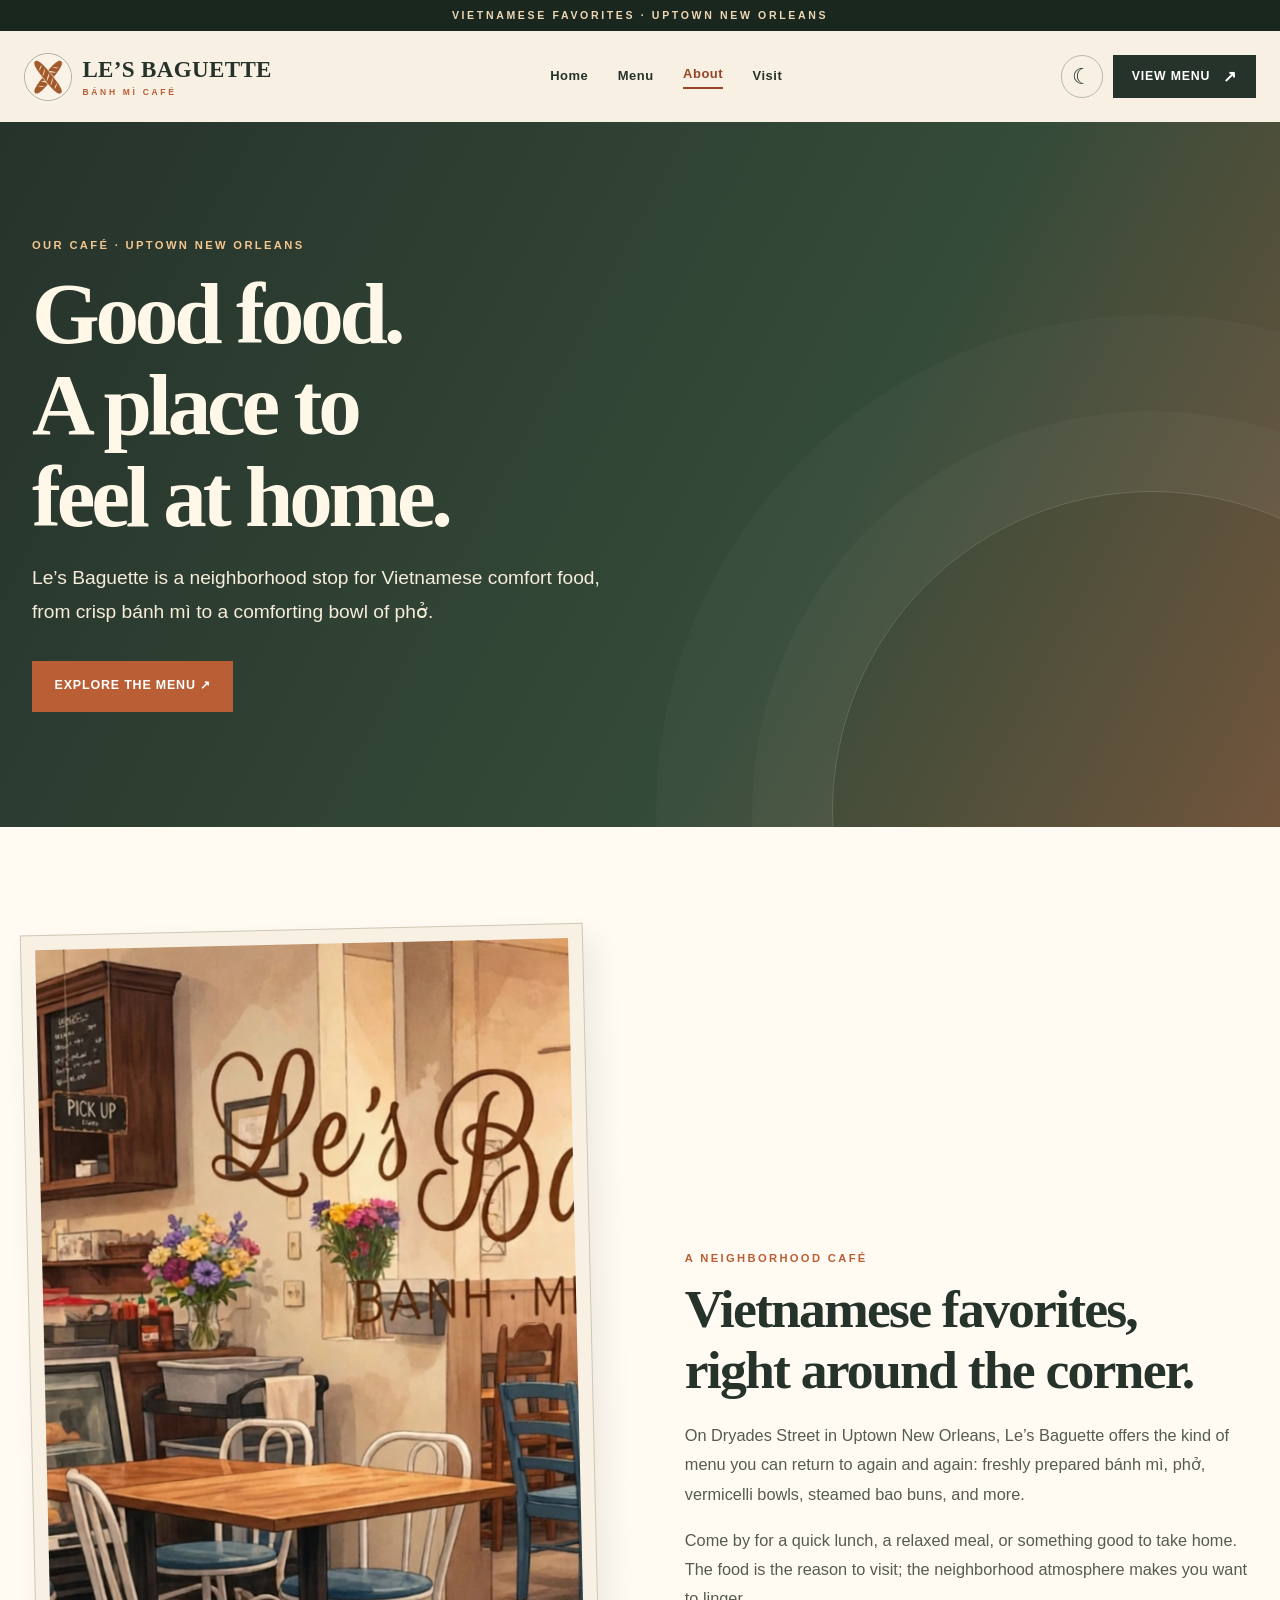
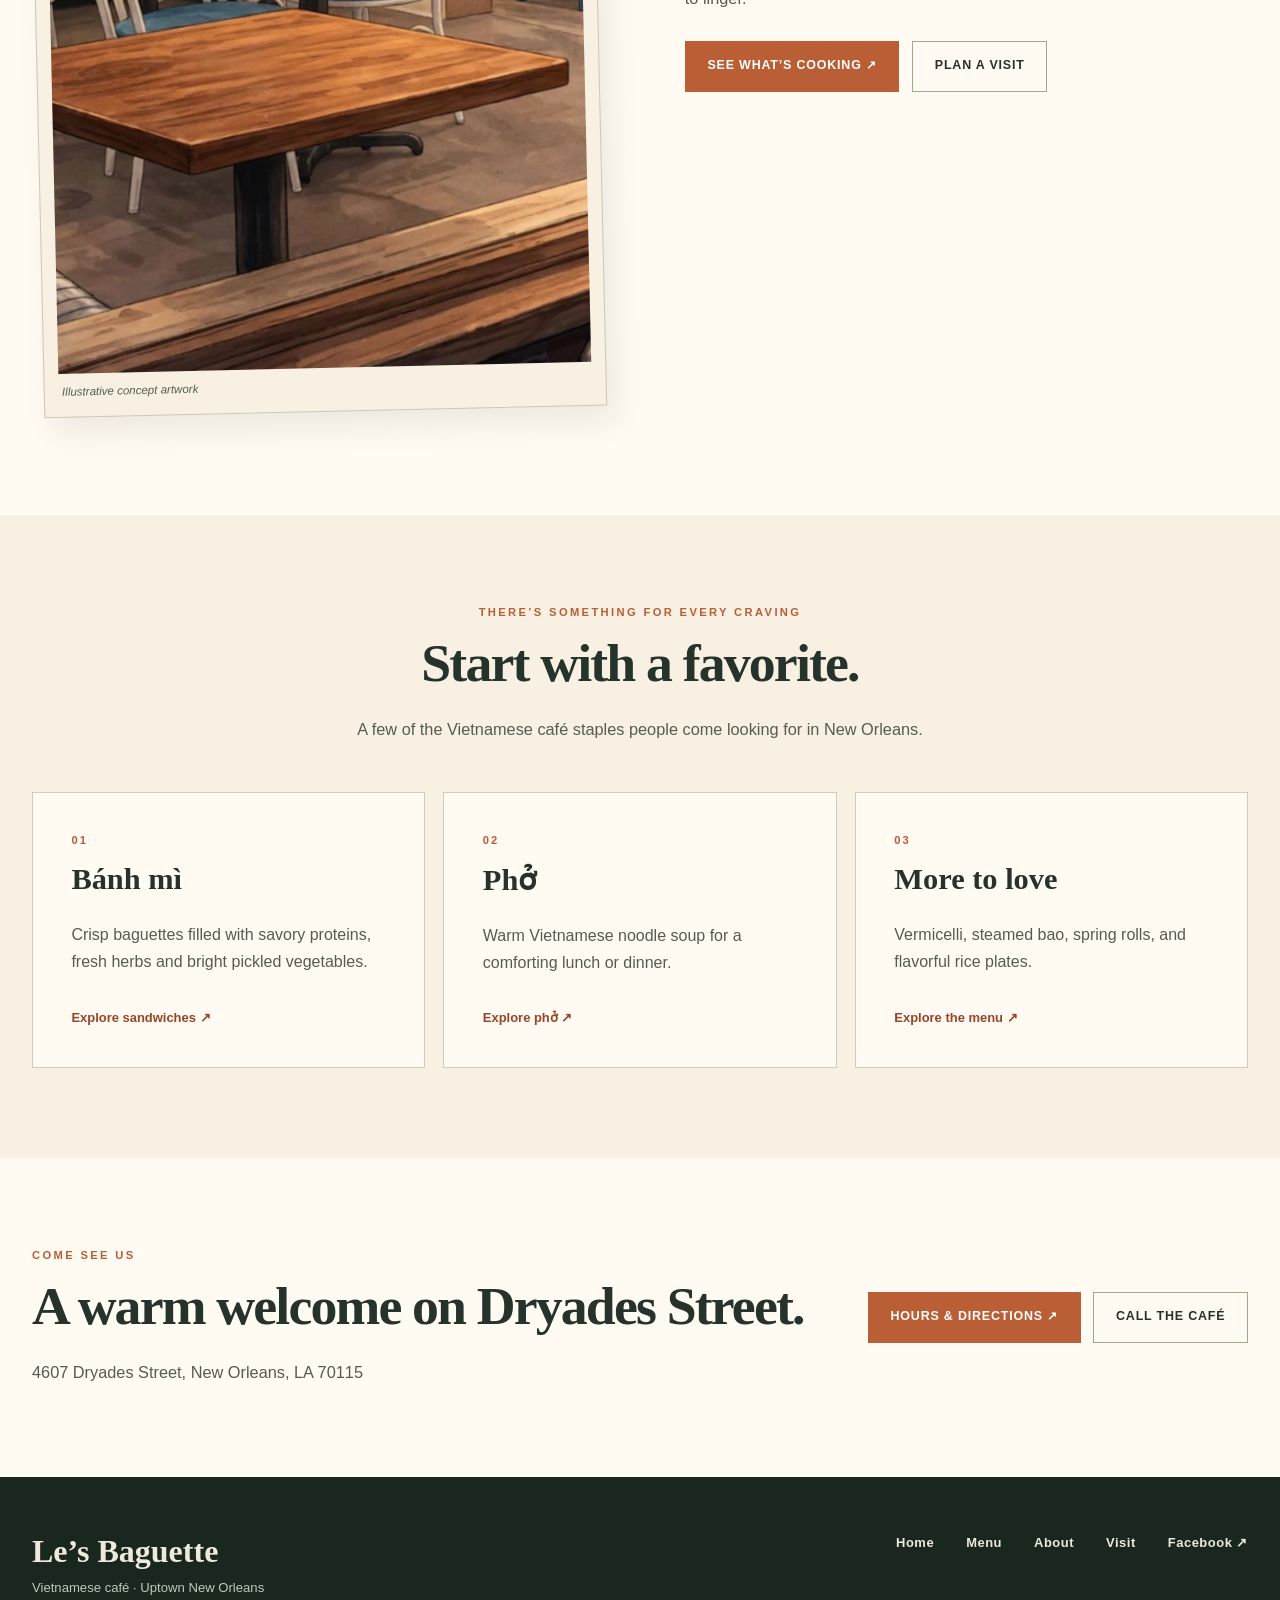
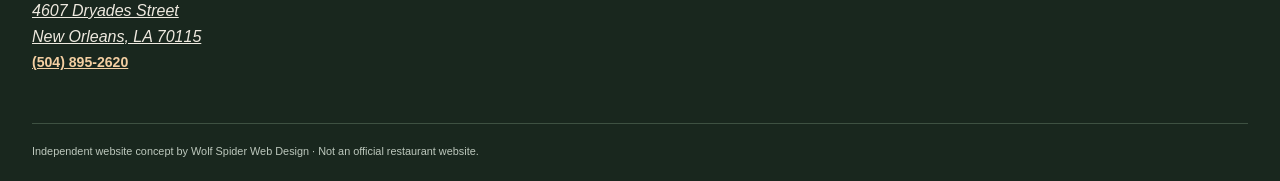
==== about.html @ 1b665d07 "Build Le's Baguette five-page website" ====
<!doctype html><html lang="en">
<head>
 <meta charset="utf-8">
 <meta name="viewport" content="width=device-width,initial-scale=1">
 <meta name="theme-color" content="#26332B">
 <meta name="description" content="Get to know Le’s Baguette, a neighborhood Vietnamese café on Dryades Street in Uptown New Orleans. Discover bánh mì, phở, bao buns and warm café hospitality.">
 <meta property="og:type" content="website">
 <meta property="og:title" content="About Le’s Baguette | Vietnamese Café in Uptown New Orleans">
 <meta property="og:description" content="Get to know Le’s Baguette, a neighborhood Vietnamese café on Dryades Street in Uptown New Orleans. Discover bánh mì, phở, bao buns and warm café hospitality.">
 <title>About Le’s Baguette | Vietnamese Café in Uptown New Orleans</title>
 <link rel="icon" type="image/png" href="assets/images/favicon.png">
 
 <script src="main.js"></script>
 <link rel="stylesheet" href="styles.css">
 <link rel="stylesheet" href="enhancements.css">
 </head>
<body class="about-page"><a class="skip-link" href="#main-content">Skip to content</a>
<div class="top-strip"><span>VIETNAMESE FAVORITES · UPTOWN NEW ORLEANS</span></div>
<header class="site-header" id="top">
 <div class="header-inner">
  <a class="site-logo" href="home.html" aria-label="Le’s Baguette homepage">
   <span class="logo-mark"><img src="assets/images/logo.png" alt="" width="512" height="512"></span>
   <span class="logo-type"><strong>LE’S BAGUETTE</strong><small>BÁNH MÌ CAFÉ</small></span>
  </a>
  <nav class="site-nav" aria-label="Main navigation"><a href="home.html">Home</a><a href="menu.html">Menu</a><a href="about.html" aria-current="page">About</a><a href="visit.html">Visit</a></nav>
  <div class="header-tools">
   <button class="theme-toggle" type="button" aria-label="Switch to dark mode" aria-pressed="false" title="Toggle light and dark mode"><span class="theme-symbol" aria-hidden="true">☾</span></button>
   <a class="header-order" href="menu.html">View Menu <span aria-hidden="true">↗</span></a>
  </div>
 </div>
</header>
<main id="main-content">
 <section class="interior-banner"><div class="interior-banner-inner"><span class="section-kicker">OUR CAFÉ · UPTOWN NEW ORLEANS</span><h1>Good food. A place to feel at home.</h1><p>Le’s Baguette is a neighborhood stop for Vietnamese comfort food, from crisp bánh mì to a comforting bowl of phở.</p><a class="warm-button" href="menu.html">Explore the Menu ↗</a></div></section>
 <section class="about-feature" aria-labelledby="about-main"><div class="about-feature-inner">
  <figure class="about-art"><img src="assets/images/cafe-hero.png" alt="Illustrated concept scene of the Le’s Baguette café interior" width="2048" height="1024" loading="lazy" decoding="async"><figcaption>Illustrative concept artwork</figcaption></figure>
  <div class="about-copy"><span class="section-kicker">A NEIGHBORHOOD CAFÉ</span><h2 id="about-main">Vietnamese favorites, right around the corner.</h2><p>On Dryades Street in Uptown New Orleans, Le’s Baguette offers the kind of menu you can return to again and again: freshly prepared bánh mì, phở, vermicelli bowls, steamed bao buns, and more.</p><p>Come by for a quick lunch, a relaxed meal, or something good to take home. The food is the reason to visit; the neighborhood atmosphere makes you want to linger.</p><div class="inline-actions"><a class="warm-button" href="menu.html">See What’s Cooking ↗</a><a class="outline-button" href="visit.html">Plan a Visit</a></div></div>
 </div></section>
 <section class="about-highlights" aria-labelledby="about-favorites"><div class="section-heading"><span class="section-kicker">THERE’S SOMETHING FOR EVERY CRAVING</span><h2 id="about-favorites">Start with a favorite.</h2><p>A few of the Vietnamese café staples people come looking for in New Orleans.</p></div>
 <div class="highlight-grid"><article><span class="highlight-no">01</span><h3>Bánh mì</h3><p>Crisp baguettes filled with savory proteins, fresh herbs and bright pickled vegetables.</p><a href="menu.html#banh-mi">Explore sandwiches ↗</a></article>
 <article><span class="highlight-no">02</span><h3>Phở</h3><p>Warm Vietnamese noodle soup for a comforting lunch or dinner.</p><a href="menu.html#pho">Explore phở ↗</a></article>
 <article><span class="highlight-no">03</span><h3>More to love</h3><p>Vermicelli, steamed bao, spring rolls, and flavorful rice plates.</p><a href="menu.html#bao-rolls">Explore the menu ↗</a></article></div></section>
 <section class="bottom-cta"><div><span class="section-kicker">COME SEE US</span><h2>A warm welcome on Dryades Street.</h2><p>4607 Dryades Street, New Orleans, LA 70115</p></div><div class="inline-actions"><a class="warm-button" href="visit.html">Hours &amp; Directions ↗</a><a class="outline-button" href="tel:+15048952620">Call the Café</a></div></section>
</main><footer class="site-footer">
  <div class="footer-inner">
   <div class="footer-contact"><div class="footer-brand">Le’s Baguette</div><p>Vietnamese café · Uptown New Orleans</p><address class="footer-address"><a href="https://www.google.com/maps/search/?api=1&amp;query=Le%27s+Baguette+4607+Dryades+St+New+Orleans+LA+70115" target="_blank" rel="noopener noreferrer">4607 Dryades Street<br>New Orleans, LA 70115</a></address><a class="footer-phone" href="tel:+15048952620">(504) 895-2620</a></div>
   <nav class="footer-links" aria-label="Footer navigation"><a href="home.html">Home</a><a href="menu.html">Menu</a><a href="about.html">About</a><a href="visit.html">Visit</a><a href="https://www.facebook.com/lesbaguettenola" target="_blank" rel="noopener noreferrer">Facebook ↗</a></nav>
  </div>
  <div class="footer-bottom"><small>Independent website concept by Wolf Spider Web Design · Not an official restaurant website.</small></div>
 </footer></body></html>
---- styles.css ----
/* Le's Baguette — independent design concept
   Hero adapted from CodeStitch #229, menu adapted from CodeStitch #1001.
   Plain CSS, HTML, local SVG illustration assets; no framework or build step. */
:root {
  --primary: #b95e35;
  --primary-dark: #974529;
  --primaryLight: #e9bd83;
  --forest: #26332b;
  --forest-dark: #19271e;
  --cream: #f7f0e3;
  --paper: #fffaf2;
  --sage: #798168;
  --headerColor: #26332b;
  --bodyTextColor: #565c51;
  --bodyTextColorWhite: #fffaf2;
  --sectionPadding: clamp(4.5rem,8.5vw,8rem) 1.25rem;
}
*, *::before, *::after { box-sizing: border-box; }
html { scroll-behavior: smooth; scroll-padding-top: 5.7rem; }
body { margin:0; background:var(--paper); color:var(--forest); font: 400 1rem/1.6 "Trebuchet MS", "Segoe UI", Arial, sans-serif; }
a { color:inherit; }
img { max-width:100%; }
a:focus-visible { outline:3px solid var(--primary); outline-offset:4px; }
.skip-link { position:absolute; top:-6rem; left:1rem; z-index:30; background:white; color:var(--forest); padding:.7rem 1rem; }
.skip-link:focus { top:1rem; }
.top-strip { background:var(--forest-dark); color:#edd7b5; text-align:center; padding:.44rem 1rem; font-size:.66rem; letter-spacing:.25em; font-weight:700; }
.site-header { background:var(--cream); position:relative; z-index:10; }
.header-inner { width:min(100% - 3rem, 80rem); min-height:5.7rem; margin:auto; display:flex; align-items:center; justify-content:space-between; gap:1.5rem; }
.site-logo { display:flex; align-items:center; gap:.65rem; text-decoration:none; }
.logo-mark { width:3rem; height:3rem; border:1px solid #aab19c; border-radius:50%; display:grid; place-items:center; color:var(--primary); flex:none; }
.logo-mark { overflow:hidden; background:#fff9ef; }
.logo-mark img { display:block; width:100%; height:100%; object-fit:cover; border-radius:50%; }
.logo-type { display:flex; flex-direction:column; line-height:1.15; }
.logo-type strong { font:700 clamp(1.1rem,1.8vw,1.45rem)/1.15 Georgia, "Times New Roman", serif; letter-spacing:.015em; white-space:nowrap; }
.logo-type small { font-size:.53rem; font-weight:800; letter-spacing:.32em; color:var(--primary); margin-top:.35rem; }
.site-nav { display:flex; align-items:center; gap:clamp(1.1rem,2.3vw,2.5rem); }
.site-nav a, .footer-links a { text-decoration:none; font-size:.81rem; font-weight:700; letter-spacing:.04em; transition:color .2s; }
.site-nav a:hover, .footer-links a:hover { color:var(--primary); }
.header-order { display:inline-flex; gap:.8rem; align-items:center; justify-content:center; min-height:2.7rem; padding:.5rem 1.2rem; background:var(--forest); color:#fff; font-size:.77rem; text-transform:uppercase; letter-spacing:.065em; font-weight:700; text-decoration:none; white-space:nowrap; transition:background .2s; }
.header-order:hover { background:var(--primary-dark); }
.header-order span { font-size:1rem; }

/* ---------------- Hero / CodeStitch #229 ---------------- */
#hero-229 { position:relative; isolation:isolate; overflow:hidden; background:var(--forest-dark); padding:0 clamp(1rem,4vw,2.6rem); }
#hero-229 .cs-picture { position:absolute; inset:0; z-index:0; display:block; overflow:hidden;
  /* Fallback is only shown if the included local image cannot load. */
  background: var(--forest-dark);
}
#hero-229 .cs-picture img { display:block; width:100%; height:100%; object-fit:cover; object-position:center 48%; }
#hero-229 .cs-picture::before { content:""; position:absolute; inset:0; z-index:1; background:linear-gradient(90deg,rgba(10,24,17,.70),rgba(15,33,22,.49) 48%,rgba(24,39,27,.37)); pointer-events:none; }
#hero-229 .cs-container { width:100%; max-width:80rem; min-height:clamp(35rem,61vw,46rem); padding:clamp(7.2rem,15vw,11rem) 0 clamp(7.2rem,15vw,11rem); margin:auto; display:grid; place-items:center; position:relative; z-index:2; }
#hero-229 .cs-container::before, #hero-229 .cs-container::after { content:""; position:absolute; top:0; bottom:0; width:1px; background:linear-gradient(to bottom,rgba(255,245,229,.32),transparent 75%); opacity:.72; pointer-events:none; }
#hero-229 .cs-container::before { left:0; } #hero-229 .cs-container::after { right:0; }
#hero-229 .cs-flex-group { display:flex; flex-direction:column; align-items:center; width:min(100% - 2rem,47rem); position:relative; }
#hero-229 .cs-topper { display:flex; gap:1rem; align-items:center; justify-content:center; margin-bottom:1.4rem; color:var(--primaryLight); font-size:clamp(.63rem,1.15vw,.79rem); font-weight:800; line-height:1.4; letter-spacing:.18em; text-align:center; text-transform:uppercase; }
.topper-line { width:clamp(.7rem,3vw,2.3rem); height:1px; flex:none; background:var(--primaryLight); opacity:.8; }
#hero-229 .cs-title { margin:0; max-width:50rem; font:700 clamp(3.5rem,7.3vw,6.8rem)/1.02 Georgia,"Times New Roman",serif; letter-spacing:-.047em; color:var(--paper); text-align:center; text-wrap:balance; }
#hero-229 .cs-title em { color:#ebbe85; font-weight:400; }
#hero-229 .cs-text { width:min(100%,36rem); margin:1.65rem 0 2.25rem; color:#fcf4e7; font-size:clamp(.96rem,1.5vw,1.12rem); line-height:1.85; text-align:center; text-wrap:pretty; }
#hero-229 .cs-button-group { display:flex; justify-content:center; align-items:center; gap:1rem; flex-wrap:wrap; }
#hero-229 .cs-button, #menu-1001 .cs-button-solid { min-width:12.7rem; min-height:3.35rem; display:inline-flex; align-items:center; justify-content:center; gap:.9rem; padding:.85rem 1.4rem; font-size:.78rem; font-weight:800; letter-spacing:.065em; text-transform:uppercase; text-align:center; text-decoration:none; transition:background-color .25s,color .25s,transform .25s; }
#hero-229 .cs-button:hover, #menu-1001 .cs-button-solid:hover { transform:translateY(-3px); }
#hero-229 .cs-button-solid { background:var(--primary); color:white; border:1px solid var(--primary); }
#hero-229 .cs-button-solid:hover { background:#923e21; border-color:#923e21; }
#hero-229 .cs-button-transparent { background:rgba(7,20,15,.1); color:#fff; border:1px solid rgba(255,250,242,.75); }
#hero-229 .cs-button-transparent:hover { background:rgba(255,250,242,.15); }
#hero-229 .cs-button span { font-size:1.05rem; line-height:1; }
.hero-side-note { z-index:2; position:absolute; left:clamp(1.5rem,4vw,4rem); top:50%; transform:translateY(-50%) rotate(-90deg); transform-origin:left center; color:rgba(255,250,242,.65); font-size:.62rem; letter-spacing:.19em; font-weight:700; }
.scroll-note { z-index:2; position:absolute; bottom:2rem; left:50%; transform:translateX(-50%); color:#fff4de; text-decoration:none; font-size:.57rem; font-weight:800; letter-spacing:.2em; white-space:nowrap; }
.scroll-note span { display:block; text-align:center; font-size:1.45rem; font-weight:400; margin-top:.05rem; }
.accent-bar { display:flex; align-items:center; justify-content:center; gap:clamp(.7rem,3vw,2.9rem); padding:.85rem 1rem; background:var(--primary); color:#fff9e8; font-weight:800; font-size:clamp(.56rem,.85vw,.74rem); letter-spacing:.15em; text-align:center; }
.accent-dot { color:#f6d49b; font-size:1.05rem; }

/* ---------------- Menu / CodeStitch #1001 ---------------- */
#menu-1001 { padding:var(--sectionPadding); position:relative; isolation:isolate; background:var(--paper); }
#menu-1001::before { content:""; position:absolute; inset:0; pointer-events:none; z-index:-1; opacity:.30; background-image:radial-gradient(#cbbca4 .6px,transparent .6px); background-size:25px 25px; }
#menu-1001 .cs-container { width:100%; max-width:76rem; margin:auto; display:flex; flex-direction:column; align-items:center; gap:clamp(3.2rem,6vw,4.7rem); }
#menu-1001 .cs-content { display:flex; flex-direction:column; align-items:center; text-align:center; width:min(100%,43rem); }
#menu-1001 .cs-wrapper { position:relative; display:inline-flex; align-items:center; justify-content:center; margin-bottom:1rem; color:var(--primary); }
#menu-1001 .cs-wrapper::before,#menu-1001 .cs-wrapper::after { content:""; position:absolute; top:50%; width:4rem; height:1px; background:#bdc2ad; }
#menu-1001 .cs-wrapper::before { right:calc(100% + 1.15rem); } #menu-1001 .cs-wrapper::after { left:calc(100% + 1.15rem); }
.decal-star { font-size:2rem; line-height:1; }
.section-kicker { display:block; color:var(--primary); font-size:.70rem; font-weight:800; letter-spacing:.21em; text-transform:uppercase; }
#menu-1001 .cs-title { margin:.5rem 0 .85rem; color:var(--forest); font:700 clamp(2.5rem,5vw,4.15rem)/1.1 Georgia,"Times New Roman",serif; letter-spacing:-.035em; }
#menu-1001 .cs-text { margin:0; max-width:38rem; color:var(--bodyTextColor); font-size:1.03rem; line-height:1.85; }
#menu-1001 .cs-card-group { margin:0; padding:0; list-style:none; display:grid; grid-template-columns:repeat(2,minmax(0,1fr)); column-gap:clamp(1.8rem,5vw,5rem); row-gap:1.6rem; width:100%; }
#menu-1001 .cs-item { min-width:0; padding:0 0 1.65rem; display:flex; align-items:center; gap:clamp(1rem,2vw,1.55rem); border-bottom:1px solid #ddd5c7; transition:transform .2s; }
#menu-1001 .cs-item:hover { transform:translateY(-3px); }
#menu-1001 .cs-picture { display:block; flex:none; width:clamp(5.3rem,10.2vw,9rem); aspect-ratio:1; overflow:hidden; background:#e8d9c0; border-radius:.2rem; }
#menu-1001 .cs-picture img { display:block; width:100%; height:100%; object-fit:cover; transition:transform .4s; }
#menu-1001 .cs-item:hover .cs-picture img { transform:scale(1.06); }
#menu-1001 .cs-info { flex:1; min-width:0; }
#menu-1001 .cs-h3 { display:flex; align-items:flex-start; justify-content:space-between; gap:.8rem; flex-wrap:wrap; margin:0 0 .55rem; color:var(--headerColor); font:700 clamp(1.1rem,1.65vw,1.36rem)/1.3 Georgia,"Times New Roman",serif; }
#menu-1001 .cs-name { flex:1; min-width:10rem; }
#menu-1001 .cs-category { padding:.3rem .65rem; flex:none; border:1px solid #cdd2bb; border-radius:99px; color:#677254; background:#f5f5e9; font:800 .57rem/1.35 "Trebuchet MS",Arial,sans-serif; letter-spacing:.08em; text-transform:uppercase; white-space:nowrap; }
#menu-1001 .cs-item-p { margin:0; font-size:clamp(.86rem,1.1vw,.96rem); line-height:1.65; color:var(--bodyTextColor); }
#menu-1001 .menu-actions { display:flex; flex-direction:column; align-items:center; gap:.8rem; margin-top:-.5rem; }
#menu-1001 .cs-button-solid { background:var(--primary); color:#fff; }
#menu-1001 .cs-button-solid:hover { background:var(--primary-dark); }
#menu-1001 .menu-actions p { margin:0; color:#717367; font-size:.72rem; text-align:center; }

/* Sections added for complete, usable navigation until the remaining stitches arrive */
.story-section { background:var(--cream); padding:clamp(4rem,8vw,7.5rem) 1.25rem; }
.story-inner { max-width:76rem; margin:auto; display:grid; grid-template-columns:minmax(0,1fr) minmax(0,1fr); align-items:center; gap:clamp(2rem,8vw,8rem); }
.story-ornament { min-height:20rem; display:flex; flex-direction:column; align-items:center; justify-content:center; position:relative; border:1px solid #a7ad96; color:#314836; border-radius:15rem 15rem 0 0; background:radial-gradient(ellipse at center,#c8d1b6 0,#dfe2cd 50%,#eae8d4 100%); overflow:hidden; }
.story-ornament::before,.story-ornament::after { content:""; position:absolute; width:85%; height:85%; border:1px solid rgba(71,97,63,.25); border-radius:50%; }
.story-ornament::after { width:65%; height:65%; }
.story-ornament span { z-index:1; font:700 clamp(2.5rem,5.5vw,5rem)/1 Georgia,serif; letter-spacing:-.05em; }
.story-ornament span:nth-child(2) { color:var(--primary); font-size:2.2rem; margin:.6rem 0; }
.story-ornament span:last-child { font-size:clamp(1.25rem,3vw,2rem); letter-spacing:.18em; }
.story-copy h2,.visit-inner h2 { color:var(--forest); font:700 clamp(2.2rem,4.5vw,3.8rem)/1.12 Georgia,"Times New Roman",serif; letter-spacing:-.04em; margin:.75rem 0 1.25rem; }
.story-copy p,.visit-inner p { color:var(--bodyTextColor); max-width:34rem; line-height:1.85; margin:0 0 1.6rem; }
.story-link { text-decoration:none; border-bottom:2px solid var(--primary); color:var(--primary-dark); padding-bottom:.35rem; font-size:.85rem; text-transform:uppercase; letter-spacing:.08em; font-weight:800; }
.story-link span { margin-left:.4rem; }
.visit-section { background:var(--forest); padding:clamp(3.8rem,7vw,6.2rem) 1.25rem; }
.visit-inner { width:min(100%,76rem); margin:auto; display:grid; grid-template-columns:1.05fr .95fr; gap:4rem; align-items:center; }
.visit-inner .section-kicker { color:var(--primaryLight); }
.visit-inner h2 { color:var(--paper); }
.visit-inner p { color:#d8ddd3; }
.visit-info { display:grid; grid-template-columns:1fr 1fr; gap:1.5rem; border-left:1px solid #6d7d6b; padding-left:clamp(2rem,5vw,5rem); color:#fffaf2; }
.visit-label { display:block; color:var(--primaryLight); font-size:.62rem; letter-spacing:.18em; font-weight:800; margin-bottom:.7rem; }
.visit-info address { font-style:normal; line-height:1.7; color:#fffaf2; }
.visit-info a:not(.directions-link) { text-decoration:none; color:#fffaf2; }
.directions-link { grid-column:1 / -1; display:inline-flex; gap:1rem; align-items:center; justify-content:space-between; padding:.85rem 1.15rem; background:var(--primary); color:white; text-transform:uppercase; letter-spacing:.06em; font-size:.75rem; font-weight:800; text-decoration:none; }
.directions-link:hover { background:var(--primary-dark); }
.site-footer { background:var(--forest-dark); color:#eee9df; padding:3.5rem 1.5rem 1.3rem; }
.footer-inner { display:flex; justify-content:space-between; align-items:start; gap:2rem; width:min(100%,76rem); margin:0 auto 3rem; }
.footer-brand { font:700 2rem/1.15 Georgia,serif; }
.footer-inner p { font-size:.82rem; color:#c0c9bf; margin:.45rem 0 0; }
.footer-links { display:flex; gap:clamp(1rem,2.5vw,2.5rem); }
.footer-bottom { width:min(100%,76rem); margin:auto; border-top:1px solid #3e5142; padding-top:1.2rem; display:flex; gap:1.5rem; justify-content:space-between; color:#bdc8bd; font-size:.71rem; }
.footer-bottom small { font-size:.68rem; }

@media (max-width: 68rem) {
 .hero-side-note { display:none; }
 #menu-1001 .cs-card-group { column-gap:2rem; }
 #menu-1001 .cs-h3 { flex-direction:column; gap:.45rem; }
 #menu-1001 .cs-name { min-width:0; }
}
@media (max-width: 48rem) {
 .top-strip { font-size:.57rem; letter-spacing:.12em; }
 .header-inner { width:min(100% - 2rem,80rem); flex-wrap:wrap; gap:.6rem 1rem; padding:1rem 0 .85rem; }
 .site-logo { flex:1; }
 .logo-mark { width:2.55rem; height:2.55rem; }
 .site-nav { order:3; width:100%; justify-content:center; gap:2.25rem; padding-top:.75rem; border-top:1px solid #e4dece; }
 .site-nav a { font-size:.75rem; }
 .header-order { font-size:.64rem; padding:.45rem .7rem; min-height:2.5rem; }
 #hero-229 { padding:0 1rem; }
 #hero-229 .cs-container { min-height:35rem; padding:7.7rem 0; }
 #hero-229 .cs-title { font-size:clamp(3rem,11vw,4.7rem); }
 #hero-229 .cs-text { max-width:30rem; }
 #menu-1001 .cs-card-group { grid-template-columns:1fr; width:min(100%,37rem); gap:1.3rem; }
 #menu-1001 .cs-item { padding-bottom:1.3rem; }
 #menu-1001 .cs-h3 { flex-direction:row; }
 .story-inner,.visit-inner { grid-template-columns:1fr; gap:2.7rem; }
 .story-ornament { width:min(100%,30rem); margin:auto; }
 .visit-info { border-left:0; border-top:1px solid #6d7d6b; padding-left:0; padding-top:2rem; }
 .accent-bar { gap:.6rem; }
}
@media (max-width: 33rem) {
 #hero-229 .cs-button-group { flex-direction:column; width:100%; }
 #hero-229 .cs-button { width:min(100%,16rem); }
 #hero-229 .cs-topper { gap:.55rem; letter-spacing:.11em; }
 #hero-229 .cs-title { font-size:clamp(2.8rem,12vw,3.7rem); }
 #hero-229 .cs-text { font-size:.93rem; }
 .accent-bar span:nth-of-type(3),.accent-bar span:nth-of-type(4),.accent-bar span:nth-of-type(5) { display:none; }
 #menu-1001 .cs-picture { width:5.3rem; }
 #menu-1001 .cs-h3 { flex-direction:column; }
 #menu-1001 .cs-name { font-size:1.05rem; }
 .visit-info { grid-template-columns:1fr; }
 .footer-inner,.footer-bottom { flex-direction:column; }
 .footer-bottom { gap:.6rem; }
 .footer-links { flex-wrap:wrap; }
}
@media (prefers-reduced-motion:reduce) {
 html { scroll-behavior:auto; }
 #hero-229 .cs-button, #menu-1001 .cs-button-solid, #menu-1001 .cs-item, #menu-1001 .cs-picture img { transition:none; }
}

/* Empty photo slots until approved PNG dish photography is supplied. */
#menu-1001 .cs-image-placeholder {
  display:block;
  flex:none;
  background:#eadfcd;
  border:1px solid #dfd2bd;
  border-radius:.2rem;
}

/* Standalone menu page, built from the customized CodeStitch #1001 layout. */
.site-nav a[aria-current="page"] { color:var(--primary-dark); border-bottom:2px solid currentColor; padding-bottom:.25rem; }
.menu-page-banner { padding:clamp(4rem,8vw,7rem) 1.5rem; text-align:center; background:var(--forest); color:var(--paper); }
.menu-page-banner .section-kicker { color:var(--primaryLight); }
.menu-page-banner h1 { font:700 clamp(3.5rem,7vw,6.2rem)/1.06 Georgia,"Times New Roman",serif; letter-spacing:-.05em; margin:.5rem 0 1.25rem; }
.menu-page-banner p { max-width:34rem; margin:auto; line-height:1.8; color:#e5e5d9; }
.menu-page #menu-1001 .cs-container { gap:3rem; align-items:stretch; }
.menu-category { width:100%; scroll-margin-top:6rem; }
.menu-category h2 { font:700 clamp(1.8rem,3vw,2.45rem)/1.2 Georgia,"Times New Roman",serif; margin:0 0 1.5rem; padding-bottom:.75rem; border-bottom:2px solid #b95e35; }
.menu-category .cs-card-group { margin-bottom:1rem; }
.menu-page .menu-note { color:var(--bodyTextColor); margin:1rem 0 0; font-size:.85rem; line-height:1.6; }
.menu-page .menu-back { color:var(--primary-dark); font-weight:800; text-underline-offset:.3rem; }
.menu-page .header-order { background:var(--primary); }
@media (max-width: 48rem) {
  .menu-page-banner { padding:3.8rem 1.25rem; }
}
---- enhancements.css ----
/* v7 site refinements: navigation, menu prices, interior pages and persistent themes */
:root { color-scheme: light; }
[data-theme="dark"] { color-scheme: dark;
  --cream:#222c25; --paper:#1c251f; --bodyTextColor:#c6d1c5;
  --headerColor:#fff4df; --primaryLight:#ebc38c; }
.site-nav a[aria-current="page"] { color:var(--primary-dark); border-bottom:2px solid currentColor; padding-bottom:.15rem; }
.header-tools { display:flex; align-items:center; gap:.6rem; }
.theme-toggle { cursor:pointer; width:2.65rem; height:2.65rem; flex:none; border:1px solid rgba(116,128,105,.48); border-radius:50%; display:inline-grid; place-items:center; background:transparent; color:inherit; font-size:1.35rem; line-height:1; transition:background-color .2s,transform .2s; }
.theme-toggle:hover { background:rgba(185,94,53,.13); transform:rotate(12deg); }
.theme-toggle:focus-visible { outline:3px solid var(--primary); outline-offset:3px; }
.site-header .theme-toggle { color:var(--forest); }
.footer-phone { color:#f4cfa2; font-weight:700; font-size:.88rem; }
#menu-1001 .cs-price { flex:none; font:800 .93rem/1.3 "Trebuchet MS",sans-serif; color:var(--primary-dark); }
#menu-1001 .cs-h3 .cs-name { flex:1; }
#menu-1001 .cs-category { background:#f1eedf; }
#menu-1001 .cs-image-placeholder { background:linear-gradient(135deg,#eee5d5 0%,#ded7c8 100%); border:1px dashed #c8bca8; border-radius:.4rem; }
.footer-links { flex-wrap:wrap; }
/* Site-wide dark theme. Hero and Visit banners stay deep green for contrast. */
[data-theme="dark"] body { color:#f4eddf; background:var(--paper); }
[data-theme="dark"] .site-header { color:#f2ecdf; background:var(--cream); }
[data-theme="dark"] .site-header .theme-toggle, [data-theme="dark"] .site-logo { color:#f4eddf; }
[data-theme="dark"] .logo-type small { color:#e7bb7e; }
[data-theme="dark"] .site-nav a[aria-current="page"], [data-theme="dark"] .site-nav a:hover { color:#f0b982; }
[data-theme="dark"] #menu-1001 .cs-title, [data-theme="dark"] .menu-category h2,
[data-theme="dark"] .story-copy h2 { color:#fff3df; }
[data-theme="dark"] #menu-1001 .cs-item { border-bottom-color:#455547; }
[data-theme="dark"] #menu-1001 .cs-price, [data-theme="dark"] .dish-price { color:#efc28c; }
[data-theme="dark"] #menu-1001 .cs-category { background:#314131; color:#d5e3c7; border-color:#58654f; }
[data-theme="dark"] #menu-1001 .cs-image-placeholder { background:linear-gradient(135deg,#29372e,#36443b); border-color:#4a5b4d; }
[data-theme="dark"] .story-section { background:var(--cream); }
[data-theme="dark"] .story-ornament { background:radial-gradient(ellipse at center,#374838,#25362c); color:#f1ddbc; }
[data-theme="dark"] .story-ornament::before,[data-theme="dark"] .story-ornament::after { border-color:#839282; }
[data-theme="dark"] .story-copy .story-link { color:#f2bd8d; }
[data-theme="dark"] .menu-note, [data-theme="dark"] .menu-back { color:#eac28d; }
[data-theme="dark"] .site-nav { border-color:#475748; }
[data-theme="dark"] .top-strip { background:#121c15; }
/* Interior banners */
.interior-banner { background:linear-gradient(118deg,#26332b 0%,#354b39 63%,#72553c 100%); color:#fff8e8; padding:clamp(4.7rem,9vw,8.3rem) 1.25rem; position:relative; isolation:isolate; overflow:hidden; }
.interior-banner::after { content:""; position:absolute; right:-12rem; bottom:-19rem; width:40rem; height:40rem; border-radius:50%; border:1px solid rgba(255,255,255,.16); box-shadow:0 0 0 5rem rgba(255,255,255,.027), 0 0 0 11rem rgba(255,255,255,.022); pointer-events:none; z-index:-1; }
.interior-banner-inner { width:min(100%,76rem); margin:auto; position:relative; z-index:1; }
.interior-banner .section-kicker { color:#f4c68f; }
.interior-banner h1 { font:700 clamp(3rem,6.8vw,5.7rem)/1.05 Georgia,serif; max-width:13ch; letter-spacing:-.048em; margin:.8rem 0 1.2rem; text-wrap:balance; }
.interior-banner p { max-width:37rem; line-height:1.75; font-size:clamp(1rem,1.6vw,1.2rem); color:#f7eddb; margin:0 0 2rem; }
.warm-button,.outline-button,.light-outline-button { display:inline-flex; justify-content:center; align-items:center; gap:.65rem; padding:.85rem 1.35rem; min-height:3.2rem; text-decoration:none; font-size:.78rem; font-weight:800; letter-spacing:.065em; text-transform:uppercase; transition:transform .18s,background .18s; }
.warm-button { background:var(--primary); color:#fff; border:1px solid var(--primary); }
.warm-button:hover { background:var(--primary-dark); transform:translateY(-2px); }
.outline-button { background:transparent; color:var(--headerColor); border:1px solid #9aaa8c; }
.light-outline-button { color:#fff8e8; border:1px solid rgba(255,250,242,.78); }
.outline-button:hover, .light-outline-button:hover { transform:translateY(-2px); }
.inline-actions,.menu-hero-actions { display:flex; flex-wrap:wrap; align-items:center; gap:.8rem; }
/* About page */
.about-feature { background:var(--paper); padding:clamp(4.3rem,8vw,8rem) 1.25rem; }
.about-feature-inner { display:grid; grid-template-columns:1fr 1fr; align-items:center; gap:clamp(2.3rem,7vw,7rem); max-width:76rem; margin:auto; }
.about-art { margin:0; min-width:0; background:var(--cream); padding:clamp(.55rem,1.1vw,1rem); border:1px solid rgba(145,141,115,.4); transform:rotate(-1.3deg); box-shadow:10px 16px 30px rgba(36,36,27,.08); }
.about-art img { width:100%; aspect-ratio:4/3; object-fit:cover; object-position:52% center; display:block; }
.about-art figcaption { font-size:.72rem; font-style:italic; padding:.55rem .2rem .1rem; color:var(--bodyTextColor); }
.about-copy h2,.section-heading h2,.bottom-cta h2,.visit-detail h2,.visit-encourage h2 { margin:.7rem 0 1.3rem; font:700 clamp(2.25rem,4.2vw,4rem)/1.13 Georgia,serif; letter-spacing:-.034em; color:var(--headerColor); }
.about-copy p,.section-heading p,.bottom-cta p,.visit-detail p,.visit-encourage p { font-size:1.02rem; color:var(--bodyTextColor); line-height:1.8; }
.about-copy .inline-actions { margin-top:1.7rem; }
.about-highlights { background:var(--cream); padding:clamp(4.2rem,7vw,7rem) 1.25rem; }
.section-heading { max-width:45rem; margin:0 auto 3rem; text-align:center; }
.highlight-grid { max-width:76rem; margin:auto; display:grid; grid-template-columns:repeat(3,minmax(0,1fr)); gap:1.15rem; }
.highlight-grid article { background:var(--paper); padding:clamp(1.4rem,3vw,2.5rem); border:1px solid #d0ccb9; min-width:0; display:flex; flex-direction:column; }
.highlight-no { color:var(--primary); letter-spacing:.18em; font-size:.7rem; font-weight:800; }
.highlight-grid h3 { font:700 1.9rem Georgia,serif; margin:.75rem 0 .5rem; color:var(--headerColor); }
.highlight-grid p { color:var(--bodyTextColor); line-height:1.7; flex:1; }
.highlight-grid a { color:var(--primary-dark); font-weight:800; font-size:.81rem; text-decoration:none; margin-top:1rem; }
[data-theme="dark"] .highlight-grid article { border-color:#485548; }
[data-theme="dark"] .highlight-grid a { color:#f3c08e; }
.bottom-cta,.visit-encourage { background:var(--paper); padding:clamp(3.8rem,7vw,6.5rem) max(1.25rem,calc((100vw - 76rem)/2)); display:flex; justify-content:space-between; align-items:center; gap:2rem; }
.bottom-cta p,.visit-encourage p { margin:0; }
/* Standalone menu with CodeStitch 1001 card layout */
.menu-page-banner { padding:clamp(4rem,7vw,6.5rem) 1.25rem; }
.menu-page-banner .menu-hero-actions { justify-content:center; margin-top:1.7rem; }
.menu-price-notice { padding:1.1rem 1.5rem; text-align:center; color:#604c36; background:#f0e4d0; font-size:.85rem; line-height:1.6; }
[data-theme="dark"] .menu-price-notice { color:#f0e1ce; background:#3e3325; }
.menu-jump { background:var(--cream); border-bottom:1px solid #d9cebd; }
.menu-jump-inner { width:min(100%,76rem); margin:auto; display:flex; flex-wrap:wrap; justify-content:center; gap:.3rem 1.2rem; padding:1rem; }
.menu-jump a { color:var(--headerColor); font-size:.81rem; font-weight:800; text-decoration:none; padding:.4rem; }
.menu-jump a:hover { color:var(--primary); text-decoration:underline; text-underline-offset:.25rem; }
.menu-page #menu-1001 { padding:clamp(3.5rem,6vw,6rem) 1.25rem; }
.menu-page #menu-1001 .cs-container { gap:clamp(2.5rem,4vw,4rem); }
.menu-category { scroll-margin-top:2rem; }
.menu-category .category-title { display:flex; align-items:end; justify-content:space-between; gap:1rem 3rem; margin-bottom:1.7rem; border-bottom:2px solid var(--primary); padding-bottom:1rem; }
.menu-category h2 { margin:.35rem 0 0; padding:0; border:0; color:var(--headerColor); }
.menu-category .category-title p { max-width:31rem; margin:0; font-size:.9rem; color:var(--bodyTextColor); line-height:1.65; }
.menu-page #menu-1001 .cs-h3 { margin:0; font-size:clamp(1.1rem,1.6vw,1.3rem); }
.menu-page #menu-1001 .cs-h3 .cs-name { min-width:0; }
.dish-title-row { display:flex; justify-content:space-between; align-items:baseline; gap:1rem; margin:0 0 .55rem; }
.dish-price { flex:none; color:var(--primary-dark); font-weight:800; font-size:1.13rem; }
.menu-page #menu-1001 .cs-info { align-self:center; }
.menu-page #menu-1001 .cs-picture { width:clamp(4.5rem,8vw,6.6rem); }
.menu-tail { background:var(--cream); padding:clamp(1.6rem,4vw,3.1rem); text-align:center; width:100%; }
.menu-tail h2 { font:700 clamp(2.1rem,4vw,3.1rem) Georgia,serif; color:var(--headerColor); margin:.5rem 0; }
.menu-tail p { color:var(--bodyTextColor); margin:0 auto 1.5rem; max-width:32rem; }
.menu-tail .inline-actions { justify-content:center; }
.menu-tail small { color:var(--bodyTextColor); display:block; margin-top:1.5rem; }
.menu-tail small a { color:inherit; }
/* Visit page */
.visit-detail { background:var(--paper); padding:clamp(4rem,7vw,7rem) 1.25rem; }
.visit-detail-inner { max-width:76rem; margin:auto; display:grid; grid-template-columns:1fr 1fr; gap:clamp(2rem,6vw,6rem); align-items:start; }
.visit-detail h2 { max-width:15ch; }
.detail-card { border-top:1px solid #b4bbac; padding:1.25rem 0 1.5rem; }
.detail-label { display:block; font-size:.7rem; font-weight:800; letter-spacing:.18em; color:var(--primary); margin-bottom:.7rem; }
.detail-card address { font-style:normal; line-height:1.75; color:var(--headerColor); font-size:1.08rem; margin-bottom:.7rem; }
.detail-card a:not(.detail-phone) { color:var(--primary-dark); font-weight:800; text-underline-offset:.24rem; font-size:.85rem; }
.detail-card .detail-phone { font:700 clamp(1.35rem,2.8vw,1.8rem) Georgia,serif; color:var(--headerColor); }
.detail-card p { font-size:.88rem; margin:.5rem 0 0; }
.hours-list { margin:.25rem 0 1rem; }
.hours-list div { display:flex; justify-content:space-between; gap:1rem; padding:.5rem 0; border-bottom:1px solid #ded9cc; }
.hours-list dt { color:var(--headerColor); font-weight:700; }
.hours-list dd { margin:0; color:var(--bodyTextColor); }
.detail-card small { color:var(--bodyTextColor); line-height:1.65; display:block; }
.visit-map-wrap { border:1px solid #bbc1b5; background:var(--cream); padding:.65rem; }
.visit-map-wrap iframe { width:100%; min-height:29rem; display:block; border:0; background:#dee2d6; }
.map-foot { display:flex; gap:1rem; justify-content:space-between; align-items:center; flex-wrap:wrap; padding:.85rem .5rem .3rem; color:var(--bodyTextColor); font-size:.79rem; }
.map-foot a { font-weight:800; color:var(--primary-dark); }
[data-theme="dark"] .detail-card a:not(.detail-phone),[data-theme="dark"] .map-foot a { color:#efc38d; }
[data-theme="dark"] .hours-list div { border-color:#455547; }
.visit-encourage { background:var(--cream); }
/* Small screens */
@media (max-width:68rem) { .menu-category .category-title { align-items:start; flex-direction:column; } }
@media (max-width:48rem) {
  .header-tools { margin-left:auto; }
  .site-nav { gap:clamp(.6rem,3vw,1.9rem); }
  .site-nav a { font-size:.7rem; }
  .highlight-grid { grid-template-columns:1fr; }
  .about-feature-inner,.visit-detail-inner { grid-template-columns:1fr; }
  .about-art { width:min(100%,35rem); margin:0 auto; }
  .bottom-cta,.visit-encourage { flex-direction:column; align-items:flex-start; }
  .menu-jump-inner { justify-content:flex-start; }
  .menu-page #menu-1001 .cs-card-group { width:100%; }
}
@media (max-width:26rem) {
  .header-order { display:none; }
  .site-nav { justify-content:space-between; gap:.3rem; }
  .site-nav a { font-size:.67rem; }
  .header-tools { gap:0; }
  .dish-title-row { align-items:flex-start; }
  .menu-page #menu-1001 .cs-picture { width:4.5rem; }
  .footer-links { gap:.9rem; }
}
@media (prefers-reduced-motion:reduce) { .theme-toggle,.warm-button,.outline-button,.light-outline-button { transition:none; } }
/* Keep typography legible in dark mode on the permanent dark-green banners. */
[data-theme="dark"] #hero-229 .cs-title,
[data-theme="dark"] .menu-page-banner,
[data-theme="dark"] .menu-page-banner h1,
[data-theme="dark"] .visit-inner h2 { color:#fffaf2; }
[data-theme="dark"] .menu-page-banner p { color:#eee6db; }
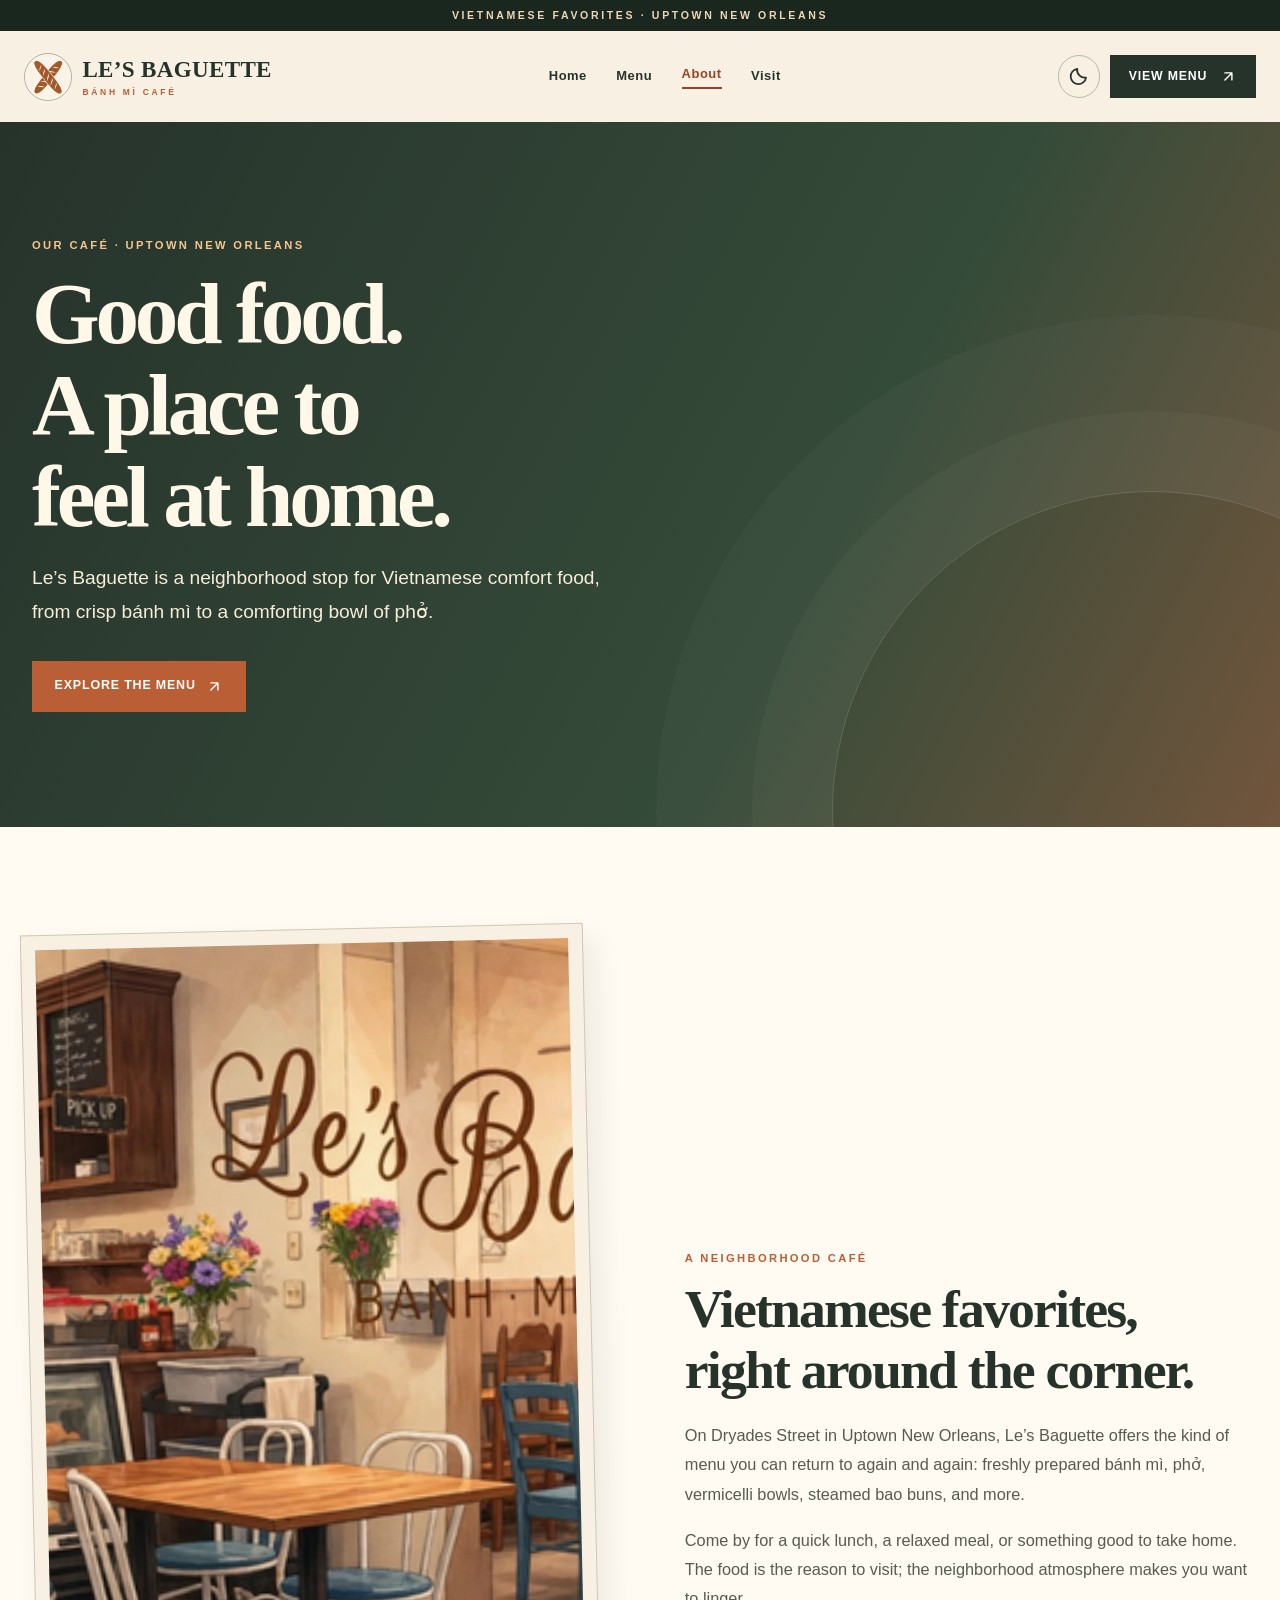
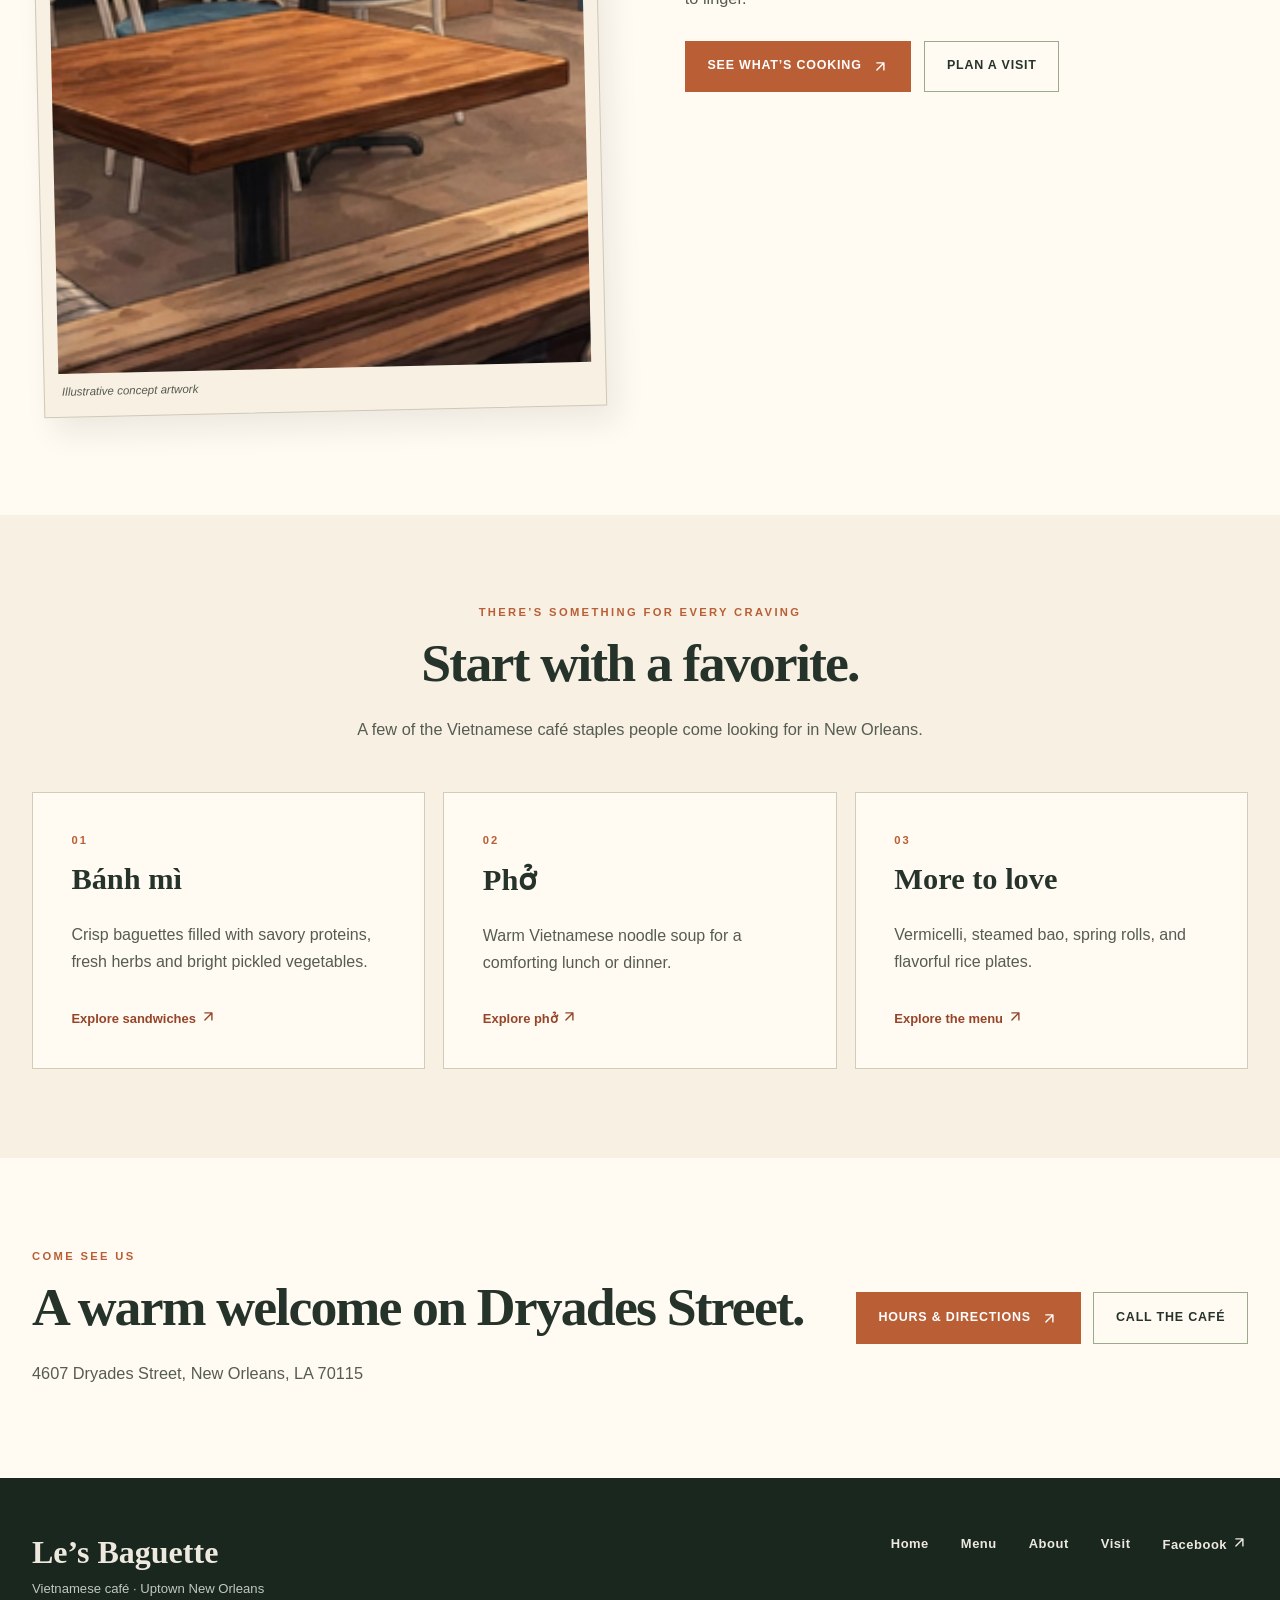
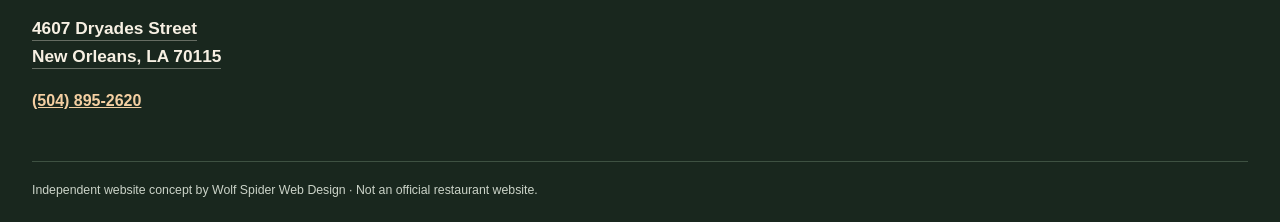
==== commit 547aab05: "Optimize mobile experience and replace emoji icons" ====
--- a/about.html
+++ b/about.html
@@ -19,31 +19,37 @@
 <header class="site-header" id="top">
  <div class="header-inner">
   <a class="site-logo" href="home.html" aria-label="Le’s Baguette homepage">
-   <span class="logo-mark"><img src="assets/images/logo.png" alt="" width="512" height="512"></span>
+   <span class="logo-mark"><img src="assets/images/logo-small.png" alt="" width="160" height="160" decoding="async"></span>
    <span class="logo-type"><strong>LE’S BAGUETTE</strong><small>BÁNH MÌ CAFÉ</small></span>
   </a>
   <nav class="site-nav" aria-label="Main navigation"><a href="home.html">Home</a><a href="menu.html">Menu</a><a href="about.html" aria-current="page">About</a><a href="visit.html">Visit</a></nav>
   <div class="header-tools">
-   <button class="theme-toggle" type="button" aria-label="Switch to dark mode" aria-pressed="false" title="Toggle light and dark mode"><span class="theme-symbol" aria-hidden="true">☾</span></button>
-   <a class="header-order" href="menu.html">View Menu <span aria-hidden="true">↗</span></a>
+   <button class="theme-toggle" type="button" aria-label="Switch to dark mode" aria-pressed="false" title="Toggle light and dark mode"><span class="theme-symbol" aria-hidden="true"><svg class="ui-icon theme-icon-moon" xmlns="http://www.w3.org/2000/svg" viewBox="0 0 24 24" fill="none" stroke="currentColor" stroke-width="2" stroke-linecap="round" stroke-linejoin="round" aria-hidden="true" focusable="false"><path d="M20.8 13.3A8.8 8.8 0 0 1 10.7 3.2 8.9 8.9 0 1 0 20.8 13.3Z"/></svg><svg class="ui-icon theme-icon-sun" xmlns="http://www.w3.org/2000/svg" viewBox="0 0 24 24" fill="none" stroke="currentColor" stroke-width="2" stroke-linecap="round" stroke-linejoin="round" aria-hidden="true" focusable="false"><circle cx="12" cy="12" r="4"/><path d="M12 2v2m0 16v2M4.93 4.93l1.42 1.42m11.3 11.3 1.42 1.42M2 12h2m16 0h2M4.93 19.07l1.42-1.42m11.3-11.3 1.42-1.42"/></svg></span></button>
+   <a class="header-order" href="menu.html">View Menu <span aria-hidden="true"><svg class="ui-icon" xmlns="http://www.w3.org/2000/svg" viewBox="0 0 24 24" fill="none" stroke="currentColor" stroke-width="2" stroke-linecap="round" stroke-linejoin="round" aria-hidden="true" focusable="false"><path d="M7 17 17 7M7 7h10v10"/></svg></span></a>
   </div>
  </div>
 </header>
 <main id="main-content">
- <section class="interior-banner"><div class="interior-banner-inner"><span class="section-kicker">OUR CAFÉ · UPTOWN NEW ORLEANS</span><h1>Good food. A place to feel at home.</h1><p>Le’s Baguette is a neighborhood stop for Vietnamese comfort food, from crisp bánh mì to a comforting bowl of phở.</p><a class="warm-button" href="menu.html">Explore the Menu ↗</a></div></section>
+ <section class="interior-banner"><div class="interior-banner-inner"><span class="section-kicker">OUR CAFÉ · UPTOWN NEW ORLEANS</span><h1>Good food. A place to feel at home.</h1><p>Le’s Baguette is a neighborhood stop for Vietnamese comfort food, from crisp bánh mì to a comforting bowl of phở.</p><a class="warm-button" href="menu.html">Explore the Menu <svg class="ui-icon" xmlns="http://www.w3.org/2000/svg" viewBox="0 0 24 24" fill="none" stroke="currentColor" stroke-width="2" stroke-linecap="round" stroke-linejoin="round" aria-hidden="true" focusable="false"><path d="M7 17 17 7M7 7h10v10"/></svg></a></div></section>
  <section class="about-feature" aria-labelledby="about-main"><div class="about-feature-inner">
-  <figure class="about-art"><img src="assets/images/cafe-hero.png" alt="Illustrated concept scene of the Le’s Baguette café interior" width="2048" height="1024" loading="lazy" decoding="async"><figcaption>Illustrative concept artwork</figcaption></figure>
-  <div class="about-copy"><span class="section-kicker">A NEIGHBORHOOD CAFÉ</span><h2 id="about-main">Vietnamese favorites, right around the corner.</h2><p>On Dryades Street in Uptown New Orleans, Le’s Baguette offers the kind of menu you can return to again and again: freshly prepared bánh mì, phở, vermicelli bowls, steamed bao buns, and more.</p><p>Come by for a quick lunch, a relaxed meal, or something good to take home. The food is the reason to visit; the neighborhood atmosphere makes you want to linger.</p><div class="inline-actions"><a class="warm-button" href="menu.html">See What’s Cooking ↗</a><a class="outline-button" href="visit.html">Plan a Visit</a></div></div>
+  <figure class="about-art"><picture><source media="(max-width: 768px)" srcset="assets/images/cafe-hero-mobile.png"><img src="assets/images/cafe-hero.png" alt="Illustrated concept scene of the Le’s Baguette café interior" width="2048" height="1024" loading="lazy" decoding="async"></picture><figcaption>Illustrative concept artwork</figcaption></figure>
+  <div class="about-copy"><span class="section-kicker">A NEIGHBORHOOD CAFÉ</span><h2 id="about-main">Vietnamese favorites, right around the corner.</h2><p>On Dryades Street in Uptown New Orleans, Le’s Baguette offers the kind of menu you can return to again and again: freshly prepared bánh mì, phở, vermicelli bowls, steamed bao buns, and more.</p><p>Come by for a quick lunch, a relaxed meal, or something good to take home. The food is the reason to visit; the neighborhood atmosphere makes you want to linger.</p><div class="inline-actions"><a class="warm-button" href="menu.html">See What’s Cooking <svg class="ui-icon" xmlns="http://www.w3.org/2000/svg" viewBox="0 0 24 24" fill="none" stroke="currentColor" stroke-width="2" stroke-linecap="round" stroke-linejoin="round" aria-hidden="true" focusable="false"><path d="M7 17 17 7M7 7h10v10"/></svg></a><a class="outline-button" href="visit.html">Plan a Visit</a></div></div>
  </div></section>
  <section class="about-highlights" aria-labelledby="about-favorites"><div class="section-heading"><span class="section-kicker">THERE’S SOMETHING FOR EVERY CRAVING</span><h2 id="about-favorites">Start with a favorite.</h2><p>A few of the Vietnamese café staples people come looking for in New Orleans.</p></div>
- <div class="highlight-grid"><article><span class="highlight-no">01</span><h3>Bánh mì</h3><p>Crisp baguettes filled with savory proteins, fresh herbs and bright pickled vegetables.</p><a href="menu.html#banh-mi">Explore sandwiches ↗</a></article>
- <article><span class="highlight-no">02</span><h3>Phở</h3><p>Warm Vietnamese noodle soup for a comforting lunch or dinner.</p><a href="menu.html#pho">Explore phở ↗</a></article>
- <article><span class="highlight-no">03</span><h3>More to love</h3><p>Vermicelli, steamed bao, spring rolls, and flavorful rice plates.</p><a href="menu.html#bao-rolls">Explore the menu ↗</a></article></div></section>
- <section class="bottom-cta"><div><span class="section-kicker">COME SEE US</span><h2>A warm welcome on Dryades Street.</h2><p>4607 Dryades Street, New Orleans, LA 70115</p></div><div class="inline-actions"><a class="warm-button" href="visit.html">Hours &amp; Directions ↗</a><a class="outline-button" href="tel:+15048952620">Call the Café</a></div></section>
+ <div class="highlight-grid"><article><span class="highlight-no">01</span><h3>Bánh mì</h3><p>Crisp baguettes filled with savory proteins, fresh herbs and bright pickled vegetables.</p><a href="menu.html#banh-mi">Explore sandwiches <svg class="ui-icon" xmlns="http://www.w3.org/2000/svg" viewBox="0 0 24 24" fill="none" stroke="currentColor" stroke-width="2" stroke-linecap="round" stroke-linejoin="round" aria-hidden="true" focusable="false"><path d="M7 17 17 7M7 7h10v10"/></svg></a></article>
+ <article><span class="highlight-no">02</span><h3>Phở</h3><p>Warm Vietnamese noodle soup for a comforting lunch or dinner.</p><a href="menu.html#pho">Explore phở <svg class="ui-icon" xmlns="http://www.w3.org/2000/svg" viewBox="0 0 24 24" fill="none" stroke="currentColor" stroke-width="2" stroke-linecap="round" stroke-linejoin="round" aria-hidden="true" focusable="false"><path d="M7 17 17 7M7 7h10v10"/></svg></a></article>
+ <article><span class="highlight-no">03</span><h3>More to love</h3><p>Vermicelli, steamed bao, spring rolls, and flavorful rice plates.</p><a href="menu.html#bao-rolls">Explore the menu <svg class="ui-icon" xmlns="http://www.w3.org/2000/svg" viewBox="0 0 24 24" fill="none" stroke="currentColor" stroke-width="2" stroke-linecap="round" stroke-linejoin="round" aria-hidden="true" focusable="false"><path d="M7 17 17 7M7 7h10v10"/></svg></a></article></div></section>
+ <section class="bottom-cta"><div><span class="section-kicker">COME SEE US</span><h2>A warm welcome on Dryades Street.</h2><p>4607 Dryades Street, New Orleans, LA 70115</p></div><div class="inline-actions"><a class="warm-button" href="visit.html">Hours &amp; Directions <svg class="ui-icon" xmlns="http://www.w3.org/2000/svg" viewBox="0 0 24 24" fill="none" stroke="currentColor" stroke-width="2" stroke-linecap="round" stroke-linejoin="round" aria-hidden="true" focusable="false"><path d="M7 17 17 7M7 7h10v10"/></svg></a><a class="outline-button" href="tel:+15048952620">Call the Café</a></div></section>
 </main><footer class="site-footer">
   <div class="footer-inner">
    <div class="footer-contact"><div class="footer-brand">Le’s Baguette</div><p>Vietnamese café · Uptown New Orleans</p><address class="footer-address"><a href="https://www.google.com/maps/search/?api=1&amp;query=Le%27s+Baguette+4607+Dryades+St+New+Orleans+LA+70115" target="_blank" rel="noopener noreferrer">4607 Dryades Street<br>New Orleans, LA 70115</a></address><a class="footer-phone" href="tel:+15048952620">(504) 895-2620</a></div>
-   <nav class="footer-links" aria-label="Footer navigation"><a href="home.html">Home</a><a href="menu.html">Menu</a><a href="about.html">About</a><a href="visit.html">Visit</a><a href="https://www.facebook.com/lesbaguettenola" target="_blank" rel="noopener noreferrer">Facebook ↗</a></nav>
+   <nav class="footer-links" aria-label="Footer navigation"><a href="home.html">Home</a><a href="menu.html">Menu</a><a href="about.html">About</a><a href="visit.html">Visit</a><a href="https://www.facebook.com/lesbaguettenola" target="_blank" rel="noopener noreferrer">Facebook <svg class="ui-icon" xmlns="http://www.w3.org/2000/svg" viewBox="0 0 24 24" fill="none" stroke="currentColor" stroke-width="2" stroke-linecap="round" stroke-linejoin="round" aria-hidden="true" focusable="false"><path d="M7 17 17 7M7 7h10v10"/></svg></a></nav>
   </div>
   <div class="footer-bottom"><small>Independent website concept by Wolf Spider Web Design · Not an official restaurant website.</small></div>
- </footer></body></html>+ </footer>
+  <nav class="mobile-quick-actions" aria-label="Quick actions">
+    <a class="quick-action-menu" href="menu.html"><svg class="ui-icon" xmlns="http://www.w3.org/2000/svg" viewBox="0 0 24 24" fill="none" stroke="currentColor" stroke-width="2" stroke-linecap="round" stroke-linejoin="round" aria-hidden="true" focusable="false"><path d="M12 7v14"/><path d="M3 18V5a2 2 0 0 1 2-2h2a5 5 0 0 1 5 3.5A5 5 0 0 1 17 3h2a2 2 0 0 1 2 2v13h-4a5 5 0 0 0-5 3 5 5 0 0 0-5-3H3Z"/></svg><span>Menu</span></a>
+    <a href="https://www.google.com/maps/search/?api=1&amp;query=Le%27s+Baguette+4607+Dryades+St+New+Orleans+LA+70115" target="_blank" rel="noopener noreferrer"><svg class="ui-icon" xmlns="http://www.w3.org/2000/svg" viewBox="0 0 24 24" fill="none" stroke="currentColor" stroke-width="2" stroke-linecap="round" stroke-linejoin="round" aria-hidden="true" focusable="false"><path d="M20 10c0 5-8 11-8 11S4 15 4 10a8 8 0 1 1 16 0Z"/><circle cx="12" cy="10" r="2.5"/></svg><span>Directions</span></a>
+    <a href="tel:+15048952620"><svg class="ui-icon" xmlns="http://www.w3.org/2000/svg" viewBox="0 0 24 24" fill="none" stroke="currentColor" stroke-width="2" stroke-linecap="round" stroke-linejoin="round" aria-hidden="true" focusable="false"><path d="M22 16.92v3a2 2 0 0 1-2.18 2 19.8 19.8 0 0 1-8.63-3.07 19.5 19.5 0 0 1-6-6 19.8 19.8 0 0 1-3.07-8.67A2 2 0 0 1 4.11 2h3a2 2 0 0 1 2 1.72c.12.96.35 1.91.67 2.81a2 2 0 0 1-.45 2.11L8.06 9.91a16 16 0 0 0 6 6l1.27-1.27a2 2 0 0 1 2.11-.45c.9.32 1.85.55 2.81.67a2 2 0 0 1 1.75 2.06Z"/></svg><span>Call</span></a>
+  </nav>
+</body></html>
--- a/enhancements.css
+++ b/enhancements.css
@@ -147,3 +147,171 @@
 [data-theme="dark"] .menu-page-banner h1,
 [data-theme="dark"] .visit-inner h2 { color:#fffaf2; }
 [data-theme="dark"] .menu-page-banner p { color:#eee6db; }
+
+/* v8 refinements: readable location and contacts throughout both color modes. */
+/* The Visit band is always forest green, even while --paper becomes dark in dark mode. */
+.visit-section .visit-info,
+.visit-section .visit-info address,
+.visit-section .visit-info a:not(.directions-link) {
+  color:#fffaf2;
+}
+.visit-section .visit-info address {
+  font-size:clamp(1rem,1.45vw,1.16rem);
+  font-weight:650;
+  line-height:1.6;
+}
+.visit-section .visit-info a:not(.directions-link) {
+  font-size:1rem;
+  font-weight:700;
+}
+/* Keep the heading white on this dark background for both themes. */
+.visit-section .visit-inner h2 { color:#fffaf2; }
+/* Address now lives with the name/phone, not in the tiny legal strip. */
+.site-footer .footer-contact { max-width:23rem; flex:0 1 auto; }
+.site-footer .footer-address {
+  display:block;
+  margin:1.05rem 0 .7rem;
+  color:#f7f0e3;
+  font-size:clamp(1.02rem,1.35vw,1.15rem);
+  font-weight:700;
+  font-style:normal;
+  line-height:1.6;
+}
+.site-footer .footer-address a { color:inherit; text-decoration:none; border-bottom:1px solid rgba(247,240,227,.35); padding-bottom:.12rem; }
+.site-footer .footer-address a:hover { color:#f4cfa2; border-color:#f4cfa2; }
+.site-footer .footer-phone { display:inline-block; font-size:1rem; margin-top:.35rem; }
+.site-footer .footer-bottom { margin-top:0; }
+.site-footer .footer-bottom small { font-size:.77rem; line-height:1.6; color:#cbd3c8; }
+@media(max-width:48rem){
+  .site-footer .footer-inner { gap:2.2rem; }
+  .site-footer .footer-contact { max-width:none; }
+}
+
+
+/* v10 mobile-first experience: consistent vector UI icons and direct actions. */
+.ui-icon { display:inline-block; width:1.05rem; height:1.05rem; flex:none; vertical-align:-.16em; stroke:currentColor; }
+.theme-toggle .theme-symbol { display:grid; place-items:center; }
+.theme-toggle .ui-icon { width:1.3rem; height:1.3rem; }
+[data-theme="light"] .theme-icon-sun, :root:not([data-theme]) .theme-icon-sun { display:none; }
+[data-theme="dark"] .theme-icon-moon { display:none; }
+.decal-star .ui-icon { width:2rem; height:2rem; stroke-width:1.65; }
+.accent-dot .ui-icon { width:1rem; height:1rem; }
+.story-ornament .ui-icon { width:2.2rem; height:2.2rem; stroke-width:1.5; }
+.scroll-note .ui-icon { width:1.4rem; height:1.4rem; }
+.mobile-quick-actions { display:none; }
+
+@media (max-width:48rem) {
+  /* Fixed quick actions eliminate navigation detours: one tap to menu, map or phone. */
+  body { padding-bottom:calc(4.45rem + env(safe-area-inset-bottom, 0px)); }
+  .mobile-quick-actions { position:fixed; left:0; right:0; bottom:0; z-index:100;
+    display:grid; grid-template-columns:repeat(3,minmax(0,1fr));
+    padding:0 .5rem env(safe-area-inset-bottom, 0px); background:#fffaf2;
+    color:#26332b; border-top:1px solid #d9d0c0; box-shadow:0 -8px 30px rgba(15,25,18,.11);
+  }
+  .mobile-quick-actions a { min-width:0; min-height:4.45rem; padding:.55rem .25rem .45rem;
+    display:flex; flex-direction:column; gap:.23rem; align-items:center; justify-content:center;
+    text-align:center; text-decoration:none; color:inherit;
+    font-size:.75rem; font-weight:800; letter-spacing:.02em;
+  }
+  .mobile-quick-actions a + a { border-left:1px solid #ece5d8; }
+  .mobile-quick-actions .ui-icon { width:1.4rem; height:1.4rem; stroke-width:1.8; }
+  .mobile-quick-actions a:active, .mobile-quick-actions a[aria-current="page"] { color:#a4512b; background:#f7efe1; }
+  .mobile-quick-actions a:focus-visible { outline:3px solid #a4512b; outline-offset:-3px; }
+  [data-theme="dark"] .mobile-quick-actions { background:#1c251f; color:#f6ebd9; border-top-color:#455547; box-shadow:0 -8px 30px rgba(0,0,0,.25); }
+  [data-theme="dark"] .mobile-quick-actions a + a { border-left-color:#37463b; }
+  [data-theme="dark"] .mobile-quick-actions a:active,
+  [data-theme="dark"] .mobile-quick-actions a[aria-current="page"] { color:#f6c48c; background:#2b392e; }
+
+  /* Make the regular navigation genuinely tappable rather than tiny text. */
+  .top-strip { padding:.3rem .7rem; }
+  .header-inner { padding:.65rem 0 .25rem; row-gap:.35rem; }
+  .site-logo .logo-mark { width:2.65rem; height:2.65rem; }
+  .site-logo .logo-type strong { font-size:clamp(1.08rem,4.3vw,1.28rem); }
+  .site-header .header-order { display:none; } /* Same action is now always available below. */
+  .site-nav { justify-content:space-between; gap:.15rem; padding-top:.3rem; }
+  .site-nav a { min-height:2.75rem; display:inline-flex; align-items:center; justify-content:center;
+    padding:.48rem clamp(.35rem,2vw,.85rem); font-size:.79rem; }
+  .site-nav a[aria-current="page"] { border-bottom-width:2px; }
+
+  /* Compact home hero so visitors get to real menu content sooner. */
+  body:not(.landing-page) #hero-229 .cs-container {
+    min-height:0; padding:clamp(4.5rem,12vw,6rem) 0 clamp(4.7rem,11vw,5.7rem);
+  }
+  body:not(.landing-page) #hero-229 .cs-title { font-size:clamp(2.75rem,10vw,4.15rem); line-height:1.06; }
+  body:not(.landing-page) #hero-229 .cs-text { margin:1.1rem 0 1.55rem; line-height:1.58; }
+  body:not(.landing-page) #hero-229 .cs-button { min-height:3.05rem; padding:.68rem 1rem; }
+  body:not(.landing-page) #hero-229 .cs-button-group { gap:.65rem; }
+  .scroll-note { bottom:.7rem; font-size:.54rem; }
+  .scroll-note .ui-icon { width:1rem; height:1rem; }
+
+  /* A much faster menu scan: dish + price lead; placeholders remain in HTML for future photos. */
+  .menu-page-banner, .interior-banner { padding:clamp(2.5rem,8vw,4rem) 1.25rem; }
+  .menu-page-banner h1, .interior-banner h1 { font-size:clamp(2.6rem,9.5vw,4rem); }
+  .menu-page-banner p, .interior-banner p { font-size:.98rem; line-height:1.6; }
+  .menu-page-banner .menu-hero-actions { margin-top:1.1rem; }
+  .menu-jump { position:sticky; top:0; z-index:35; box-shadow:0 2px 10px rgba(12,24,17,.07); }
+  .menu-jump-inner { display:flex; flex-wrap:nowrap; justify-content:flex-start;
+    overflow-x:auto; overflow-y:hidden; overscroll-behavior-x:contain;
+    gap:.45rem; padding:.6rem .9rem; scrollbar-width:none; scroll-snap-type:x proximity;
+  }
+  .menu-jump-inner::-webkit-scrollbar { display:none; }
+  .menu-jump a { flex:none; display:inline-flex; align-items:center; min-height:2.75rem; padding:.52rem .9rem;
+    border-radius:999px; border:1px solid #d3c8b8; background:var(--paper); scroll-snap-align:start;
+    font-size:.82rem; white-space:nowrap;
+  }
+  [data-theme="dark"] .menu-jump { border-bottom-color:#445448; }
+  [data-theme="dark"] .menu-jump a { border-color:#455448; }
+  .menu-category { scroll-margin-top:5.25rem; }
+  .menu-page #menu-1001 { padding:2.4rem 1.15rem 3.1rem; }
+  .menu-page #menu-1001 .cs-container { gap:2.6rem; }
+  .menu-category .category-title { margin-bottom:.5rem; gap:.3rem; }
+  .menu-category .category-title p { font-size:.87rem; }
+  #menu-1001 .cs-image-placeholder { display:none; }
+  #menu-1001 .cs-card-group { gap:0; }
+  #menu-1001 .cs-item { padding:1.05rem 0; gap:0; transform:none; }
+  #menu-1001 .cs-item:hover { transform:none; }
+  #menu-1001 .cs-h3 { gap:.45rem; }
+  .menu-page #menu-1001 .cs-h3 { font-size:1.09rem; }
+  .menu-page .dish-title-row { align-items:baseline; }
+  .menu-page .dish-price { font-size:1.07rem; white-space:nowrap; }
+  #menu-1001 .cs-item-p { font-size:.9rem; line-height:1.57; }
+  .menu-page #menu-1001 .cs-info { width:100%; }
+  .menu-page #menu-1001 .cs-card-group { gap:0; }
+  .menu-tail { padding:2rem 1rem; }
+
+  /* Less scrolling to the useful details on Visit and About. */
+  .visit-detail, .about-feature { padding:2.5rem 1.15rem 3.2rem; }
+  .visit-detail-inner { gap:2rem; }
+  .visit-map-wrap iframe { min-height:17rem; }
+  .map-foot { font-size:.83rem; }
+  .about-highlights { padding:3.2rem 1.15rem; }
+  .about-highlights .section-heading { margin-bottom:1.7rem; }
+  .highlight-grid article { padding:1.3rem; }
+  .bottom-cta, .visit-encourage { padding:3.2rem 1.25rem; }
+  .site-footer .footer-inner { margin-bottom:2rem; }
+  .site-footer .footer-links a { min-height:2.6rem; display:inline-flex; align-items:center; }
+  .site-footer .footer-address a { display:inline-block; padding:.25rem 0; }
+
+  /* Welcome page: preserve the immersive image while fitting actions on short phones. */
+  body.landing-page #hero-229 { min-height:min(88svh,48rem); }
+  body.landing-page #hero-229 .cs-container { min-height:min(88svh,48rem); padding:7rem 0 4rem; }
+  body.landing-page #hero-229 .cs-title { font-size:clamp(2.75rem,10.8vw,4.3rem); }
+  body.landing-page #hero-229 .cs-text { line-height:1.55; margin-bottom:1.3rem; }
+  body.landing-page #hero-229 .cs-button-group { gap:.7rem; }
+  body.landing-page #hero-229 .cs-button { padding:.78rem 1rem; min-height:3rem; }
+  .landing-header { padding:1rem 1.1rem; }
+  .landing-brand img { width:2.9rem; height:2.9rem; }
+  .landing-brand { font-size:1.15rem; }
+}
+@media(max-width:23rem) {
+  .site-header .header-inner { width:calc(100% - 1.35rem); }
+  .site-nav a { font-size:.75rem; padding:.45rem .3rem; }
+  .site-logo .logo-type strong { font-size:1.04rem; }
+  .site-logo .logo-mark { width:2.35rem; height:2.35rem; }
+  body.landing-page #hero-229 .cs-text { font-size:.92rem; }
+}
+@media(max-width:48rem) and (max-height:40rem) {
+  body.landing-page #hero-229 .cs-container { padding:6.2rem 0 2rem; }
+  body.landing-page #hero-229 .cs-text { font-size:.9rem; }
+}
+@media (prefers-reduced-motion:reduce) { .mobile-quick-actions a { transition:none; } }
